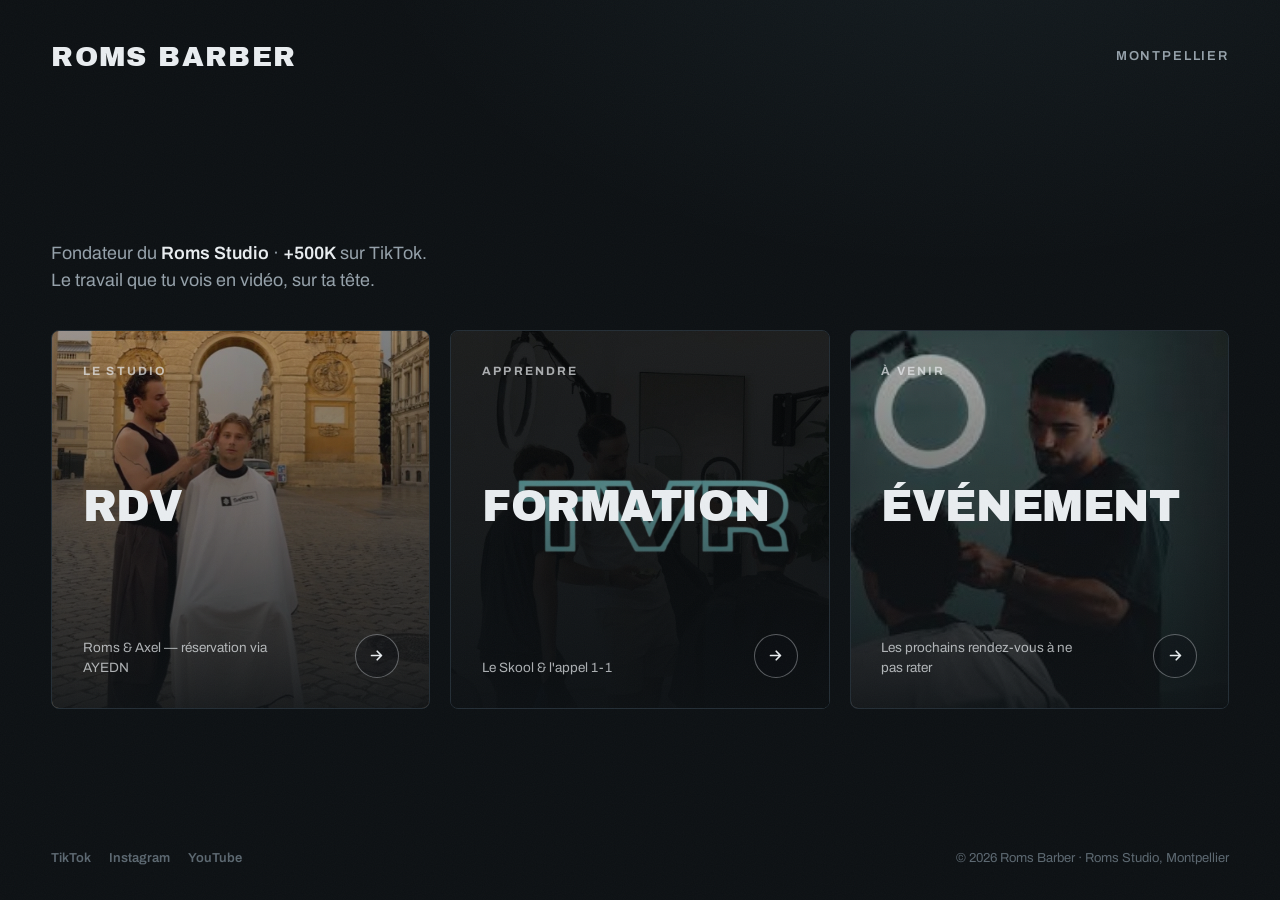
==== index.html @ fa5ee9b4 "Site Roms Barber — landing + RDV + profils + formation + événement Co-Authored-By: Claude Fable 5 <n" ====
<!doctype html>
<html lang="fr">
<head>
<meta charset="utf-8">
<meta name="viewport" content="width=device-width, initial-scale=1">
<title>Roms Barber — Montpellier</title>
<meta name="description" content="Roms Barber, barbier à Montpellier. RDV, formation, événements.">
<!--
  ═══════════════════════════════════════════
  PHOTO DE FOND : déposer photos/hero.jpg
  puis décommenter la ligne --photo ci-dessous
  ═══════════════════════════════════════════
-->
<link rel="icon" href="data:image/svg+xml,%3Csvg xmlns='http://www.w3.org/2000/svg' viewBox='0 0 32 32'%3E%3Crect width='32' height='32' rx='6' fill='%238fd3e8'/%3E%3Ctext x='16' y='23' font-family='Arial Black,sans-serif' font-size='18' font-weight='900' fill='%230c1216' text-anchor='middle'%3ER%3C/text%3E%3C/svg%3E">
<link rel="preconnect" href="https://fonts.googleapis.com">
<link rel="preconnect" href="https://fonts.gstatic.com" crossorigin>
<link href="https://fonts.googleapis.com/css2?family=Archivo:wght@400;500;600;700&family=Archivo+Black&display=swap" rel="stylesheet">
<link rel="stylesheet" href="styles.css">
<style>
  body{display:flex;flex-direction:column;min-height:100svh}

  .home{
    flex:1;display:flex;flex-direction:column;
    position:relative;
    /* PHOTO DE FOND — décommenter quand photos/hero.jpg est en place :
    background:linear-gradient(rgba(12,12,10,.55),rgba(12,12,10,.9)),url('photos/hero.jpg') center/cover no-repeat;
    */
    background:
      radial-gradient(1000px 600px at 75% -10%, rgba(143,211,232,.06), transparent 60%),
      var(--bg);
  }

  .home-top{
    display:flex;align-items:center;justify-content:space-between;
    padding:clamp(20px,3vw,36px) clamp(20px,4vw,56px);
  }
  .home-logo{
    font-family:"Archivo Black",sans-serif;
    font-size:clamp(20px,2.4vw,28px);
    letter-spacing:.05em;text-transform:uppercase;
    display:inline-flex;align-items:center;gap:14px;
  }
  .home-top .city{
    color:var(--ink-2);font-size:13px;font-weight:600;
    text-transform:uppercase;letter-spacing:.14em;
  }

  .home-center{
    flex:1;display:flex;flex-direction:column;justify-content:center;
    padding:clamp(16px,3vw,40px) clamp(20px,4vw,56px) clamp(28px,4vw,56px);
    gap:clamp(20px,3vw,36px);
  }
  .home-center .lead{
    color:var(--ink-2);font-size:clamp(15px,1.4vw,18px);max-width:440px;
  }
  .home-center .lead b{color:var(--ink);font-weight:600}

  .tiles{
    display:grid;grid-template-columns:repeat(3,1fr);
    gap:clamp(12px,1.6vw,20px);
  }
  @media(max-width:820px){.tiles{grid-template-columns:1fr}}

  .tile{
    position:relative;isolation:isolate;overflow:hidden;
    aspect-ratio:1/1;
    border:1px solid var(--line);border-radius:var(--r);
    background:var(--bg-2);
    display:flex;flex-direction:column;justify-content:space-between;
    padding:clamp(20px,2.4vw,32px);
    transition:border-color .25s ease;
  }
  @media(max-width:820px){.tile{aspect-ratio:5/3}}
  .tile .bg{
    position:absolute;inset:0;z-index:-2;
    width:100%;height:100%;object-fit:cover;
    transition:transform .5s ease;
  }
  .tile::before{
    content:"";position:absolute;inset:0;z-index:-1;
    background:linear-gradient(180deg,rgba(13,17,20,.3),rgba(13,17,20,.55) 45%,rgba(13,17,20,.92) 100%);
  }
  .tile:hover{border-color:var(--accent)}
  .tile:hover .bg{transform:scale(1.06)}
  .tile .num{
    color:rgba(233,237,240,.7);font-size:12px;font-weight:700;
    letter-spacing:.18em;text-transform:uppercase;
  }
  .tile .word{
    font-family:"Archivo Black",sans-serif;
    font-size:clamp(30px,3.4vw,46px);
    line-height:.95;text-transform:uppercase;letter-spacing:-.01em;
  }
  .tile .foot-row{
    display:flex;align-items:flex-end;justify-content:space-between;gap:12px;
  }
  .tile .desc{
    color:rgba(233,237,240,.72);font-size:13.5px;line-height:1.45;max-width:200px;
  }
  .tile .arr{
    flex:none;width:44px;height:44px;border:1.5px solid rgba(233,237,240,.35);border-radius:50%;
    display:grid;place-items:center;
    background:rgba(13,17,20,.35);
    transition:border-color .25s ease,background .25s ease,color .25s ease,transform .38s cubic-bezier(.65,0,.35,1);
  }
  .tile:hover .arr{border-color:var(--accent);background:var(--accent);color:var(--accent-ink);transform:rotate(-45deg)}

  .home-foot{
    display:flex;align-items:center;justify-content:space-between;gap:14px;flex-wrap:wrap;
    padding:0 clamp(20px,4vw,56px) clamp(20px,3vw,32px);
    color:var(--ink-3);font-size:13px;
  }
  .home-foot .socials{display:flex;gap:18px;font-weight:600}
  .home-foot .socials a:hover{color:var(--ink)}
</style>
</head>
<body>

<main class="home">
  <div class="home-top fade">
    <span class="home-logo">Roms Barber</span>
    <span class="city">Montpellier</span>
  </div>

  <div class="home-center">
    <p class="lead fade">Fondateur du <b>Roms Studio</b> · <b>+500K</b> sur TikTok.<br>Le travail que tu vois en vidéo, sur ta tête.</p>

    <nav class="tiles">
      <a class="tile fade" href="rdv.html">
        <img class="bg" src="photos/axel.webp" alt="" aria-hidden="true">
        <span class="num">Le studio</span>
        <span class="word">RDV</span>
        <span class="foot-row">
          <span class="desc">Roms &amp; Axel — réservation via AYEDN</span>
          <span class="arr"><svg width="17" height="17" viewBox="0 0 24 24" fill="none" stroke="currentColor" stroke-width="2.4" stroke-linecap="round" stroke-linejoin="round"><path d="M5 12h14M13 6l6 6-6 6"/></svg></span>
        </span>
      </a>
      <a class="tile fade" href="formation.html">
        <img class="bg" src="photos/skool.webp" alt="" aria-hidden="true">
        <span class="num">Apprendre</span>
        <span class="word">Formation</span>
        <span class="foot-row">
          <span class="desc">Le Skool &amp; l'appel 1-1</span>
          <span class="arr"><svg width="17" height="17" viewBox="0 0 24 24" fill="none" stroke="currentColor" stroke-width="2.4" stroke-linecap="round" stroke-linejoin="round"><path d="M5 12h14M13 6l6 6-6 6"/></svg></span>
        </span>
      </a>
      <a class="tile fade" href="evenement.html">
        <img class="bg" src="photos/roms.jpg" alt="" aria-hidden="true">
        <span class="num">À venir</span>
        <span class="word">Événement</span>
        <span class="foot-row">
          <span class="desc">Les prochains rendez-vous à ne pas rater</span>
          <span class="arr"><svg width="17" height="17" viewBox="0 0 24 24" fill="none" stroke="currentColor" stroke-width="2.4" stroke-linecap="round" stroke-linejoin="round"><path d="M5 12h14M13 6l6 6-6 6"/></svg></span>
        </span>
      </a>
    </nav>
  </div>

  <div class="home-foot">
    <div class="socials">
      <a href="https://www.tiktok.com/@roms.barber" target="_blank" rel="noopener">TikTok</a>
      <a href="https://www.instagram.com/roms.barber/" target="_blank" rel="noopener">Instagram</a>
      <a href="https://www.youtube.com/@roms.barber" target="_blank" rel="noopener">YouTube</a>
    </div>
    <span>© 2026 Roms Barber · Roms Studio, Montpellier</span>
  </div>
</main>
</body>
</html>
---- styles.css ----
/* ══════════════════════════════════════════
   ROMS BARBER — styles communs
   Photos : déposer dans roms-barber/photos/
   puis remplacer les blocs .ph par <img>
   ══════════════════════════════════════════ */
:root{
  --bg:#0d1114;
  --bg-2:#12181d;
  --bg-3:#1a2229;
  --line:#242e36;
  --ink:#e9edf0;
  --ink-2:#95a1aa;
  --ink-3:#5c6871;
  --accent:#8fd3e8;
  --accent-deep:#6bc0da;
  --accent-ink:#0c1216;
  --r:8px;
}
*{margin:0;padding:0;box-sizing:border-box}
html,body{min-height:100%}
body{
  background:var(--bg);
  color:var(--ink);
  font-family:"Archivo",system-ui,sans-serif;
  line-height:1.5;
  -webkit-font-smoothing:antialiased;
  overflow-x:hidden;
}
::selection{background:var(--accent);color:var(--accent-ink)}
a{color:inherit;text-decoration:none}
img{max-width:100%;display:block}

/* grain */
body::after{
  content:"";position:fixed;inset:0;z-index:100;pointer-events:none;
  background-image:url("data:image/svg+xml,%3Csvg xmlns='http://www.w3.org/2000/svg' width='140' height='140'%3E%3Cfilter id='n'%3E%3CfeTurbulence type='fractalNoise' baseFrequency='.9' numOctaves='2'/%3E%3C/filter%3E%3Crect width='140' height='140' filter='url(%23n)' opacity='.5'/%3E%3C/svg%3E");
  opacity:.06;
}

.wrap{max-width:1160px;margin:0 auto;padding-inline:clamp(18px,3.5vw,48px)}

/* ─── Top bar (sous-pages) ─── */
.bar{
  display:flex;align-items:center;justify-content:space-between;
  padding-block:18px;
  border-bottom:1px solid var(--line);
}
.bar .back{
  display:inline-flex;align-items:center;gap:10px;
  color:var(--ink-2);font-size:14px;font-weight:600;
  transition:color .15s ease;
}
.bar .back:hover{color:var(--ink)}
.bar .back svg{transition:transform .15s ease}
.bar .back:hover svg{transform:translateX(-3px)}
.logo{
  font-family:"Archivo Black",sans-serif;
  font-size:16px;letter-spacing:.06em;text-transform:uppercase;
  display:inline-flex;align-items:center;gap:10px;
}
/* ─── Titres de page ─── */
.page-head{padding-block:clamp(36px,6vw,72px) clamp(28px,4vw,48px)}
.page-head .tag{
  color:var(--accent);font-weight:700;font-size:13px;
  text-transform:uppercase;letter-spacing:.16em;
  display:block;margin-bottom:12px;
}
.page-head h1{
  font-family:"Archivo Black",sans-serif;
  font-size:clamp(40px,7vw,84px);
  line-height:.92;text-transform:uppercase;letter-spacing:-.01em;
}
.page-head p{color:var(--ink-2);margin-top:16px;max-width:520px;font-size:16px}

/* ─── Boutons ─── */
.btn{
  display:inline-flex;align-items:center;justify-content:center;gap:10px;
  font-family:"Archivo",sans-serif;
  font-weight:700;font-size:15px;
  padding:15px 28px;border-radius:var(--r);
  border:1px solid transparent;cursor:pointer;
  transition:transform .15s ease,background .15s ease,border-color .15s ease,color .15s ease;
  white-space:nowrap;
}
.btn:active{transform:scale(.98)}
.btn-accent{background:var(--accent);color:var(--accent-ink)}
.btn-accent:hover{background:var(--accent-deep)}
.btn-ghost{border-color:var(--line);color:var(--ink)}
.btn-ghost:hover{border-color:var(--ink-3)}
.btn-light{background:var(--ink);color:var(--bg)}
.btn-light:hover{background:#fff}
.btn .arr{transition:transform .15s ease}
.btn:hover .arr{transform:translateX(3px)}

/* ─── Placeholder photo ─── */
.ph{
  background:
    repeating-linear-gradient(-45deg,transparent 0 14px,rgba(233,237,240,.025) 14px 28px),
    var(--bg-3);
  border:1px solid var(--line);
  display:grid;place-items:center;
  position:relative;overflow:hidden;
}
.ph::before{
  content:"PHOTO";
  color:var(--ink-3);font-size:11px;font-weight:700;
  letter-spacing:.22em;
}

/* ─── Footer ─── */
footer{
  border-top:1px solid var(--line);
  margin-top:clamp(56px,8vw,110px);
  padding:26px 0 30px;
}
.foot{
  display:flex;align-items:center;justify-content:space-between;gap:16px;flex-wrap:wrap;
  color:var(--ink-3);font-size:13px;
}
.foot .links{display:flex;gap:20px}
.foot .links a:hover{color:var(--ink)}

/* ─── Reveal ─── */
.fade{opacity:0;transform:translateY(18px);animation:fade .7s ease forwards}
@keyframes fade{to{opacity:1;transform:none}}
.fade:nth-of-type(2){animation-delay:.1s}
.fade:nth-of-type(3){animation-delay:.2s}
.fade:nth-of-type(4){animation-delay:.3s}
@media (prefers-reduced-motion:reduce){.fade{opacity:1;transform:none;animation:none}}

/* ─── Carrousel swap (pattern Glow Lens) ─── */
.carousel{position:relative}
@media(min-width:821px){.carousel{max-width:520px}}
.carousel__viewport{position:relative;overflow:hidden;border-radius:var(--r);border:1px solid var(--line);background:var(--bg-2)}
.carousel__track{display:flex;transition:transform .35s ease}
.carousel__slide{flex:0 0 100%;min-width:100%;position:relative}
.carousel__slide.ph{border:0;border-radius:0}
.carousel__slide>img{position:absolute;inset:0;width:100%;height:100%;object-fit:cover;display:block}
.carousel--cuts .carousel__slide{aspect-ratio:4/5}
.carousel--videos .carousel__slide{aspect-ratio:9/14}
.carousel__arrow{
  position:absolute;top:50%;transform:translateY(-50%);
  width:40px;height:40px;border-radius:50%;border:none;
  background:var(--accent);color:var(--accent-ink);
  font-size:24px;line-height:1;cursor:pointer;
  display:flex;align-items:center;justify-content:center;z-index:2;
  padding-bottom:3px;
  transition:background .15s ease;
}
.carousel__arrow:hover{background:var(--accent-deep)}
.carousel__arrow--prev{left:10px}
.carousel__arrow--next{right:10px}
.carousel__dots{display:flex;justify-content:center;gap:8px;margin-top:14px}
.carousel__dot{width:8px;height:8px;border-radius:50%;background:var(--line);transition:background .2s ease,transform .2s ease}
.carousel__dot.is-active{background:var(--accent);transform:scale(1.25)}
.play{
  position:absolute;top:50%;left:50%;transform:translate(-50%,-50%);
  width:54px;height:54px;border-radius:50%;
  background:var(--accent);color:var(--accent-ink);
  display:grid;place-items:center;z-index:1;
  transition:transform .2s ease;
}
a.carousel__slide:hover .play{transform:translate(-50%,-50%) scale(1.1)}
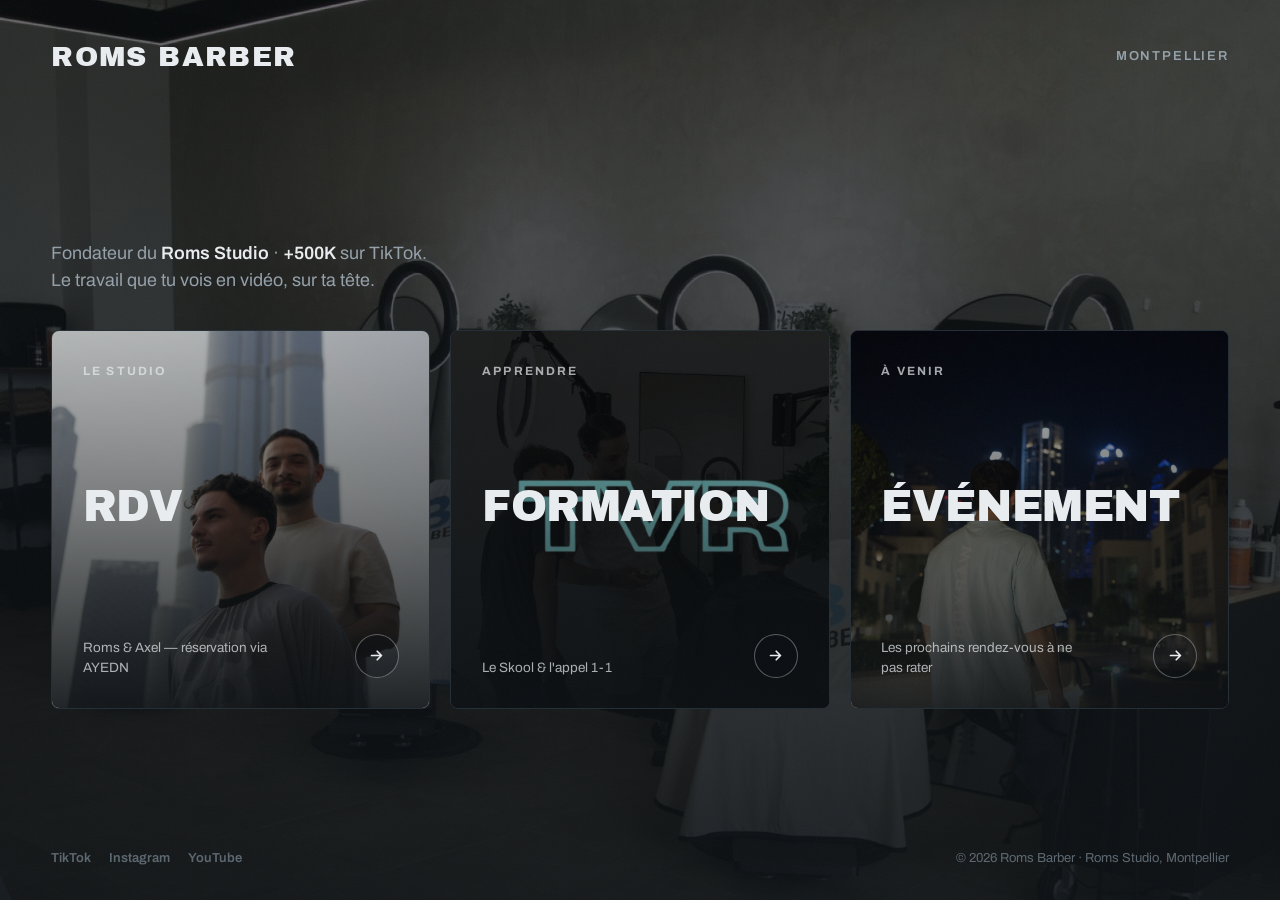
==== commit ae18bc77: "Nouvelles photos HD : hero studio, duo Dubai, portraits et coupes Roms/Axel Co-Authored-By: Claude F" ====
--- a/index.html
+++ b/index.html
@@ -22,12 +22,7 @@
   .home{
     flex:1;display:flex;flex-direction:column;
     position:relative;
-    /* PHOTO DE FOND — décommenter quand photos/hero.jpg est en place :
-    background:linear-gradient(rgba(12,12,10,.55),rgba(12,12,10,.9)),url('photos/hero.jpg') center/cover no-repeat;
-    */
-    background:
-      radial-gradient(1000px 600px at 75% -10%, rgba(143,211,232,.06), transparent 60%),
-      var(--bg);
+    background:linear-gradient(rgba(13,17,20,.6),rgba(13,17,20,.92)),url('photos/hero.jpg') center 35%/cover no-repeat;
   }
 
   .home-top{
@@ -127,7 +122,7 @@
 
     <nav class="tiles">
       <a class="tile fade" href="rdv.html">
-        <img class="bg" src="photos/axel.webp" alt="" aria-hidden="true">
+        <img class="bg" src="photos/rdv-duo.jpg" alt="" aria-hidden="true" style="object-position:center 62%">
         <span class="num">Le studio</span>
         <span class="word">RDV</span>
         <span class="foot-row">
@@ -145,7 +140,7 @@
         </span>
       </a>
       <a class="tile fade" href="evenement.html">
-        <img class="bg" src="photos/roms.jpg" alt="" aria-hidden="true">
+        <img class="bg" src="photos/event.jpg" alt="" aria-hidden="true">
         <span class="num">À venir</span>
         <span class="word">Événement</span>
         <span class="foot-row">
